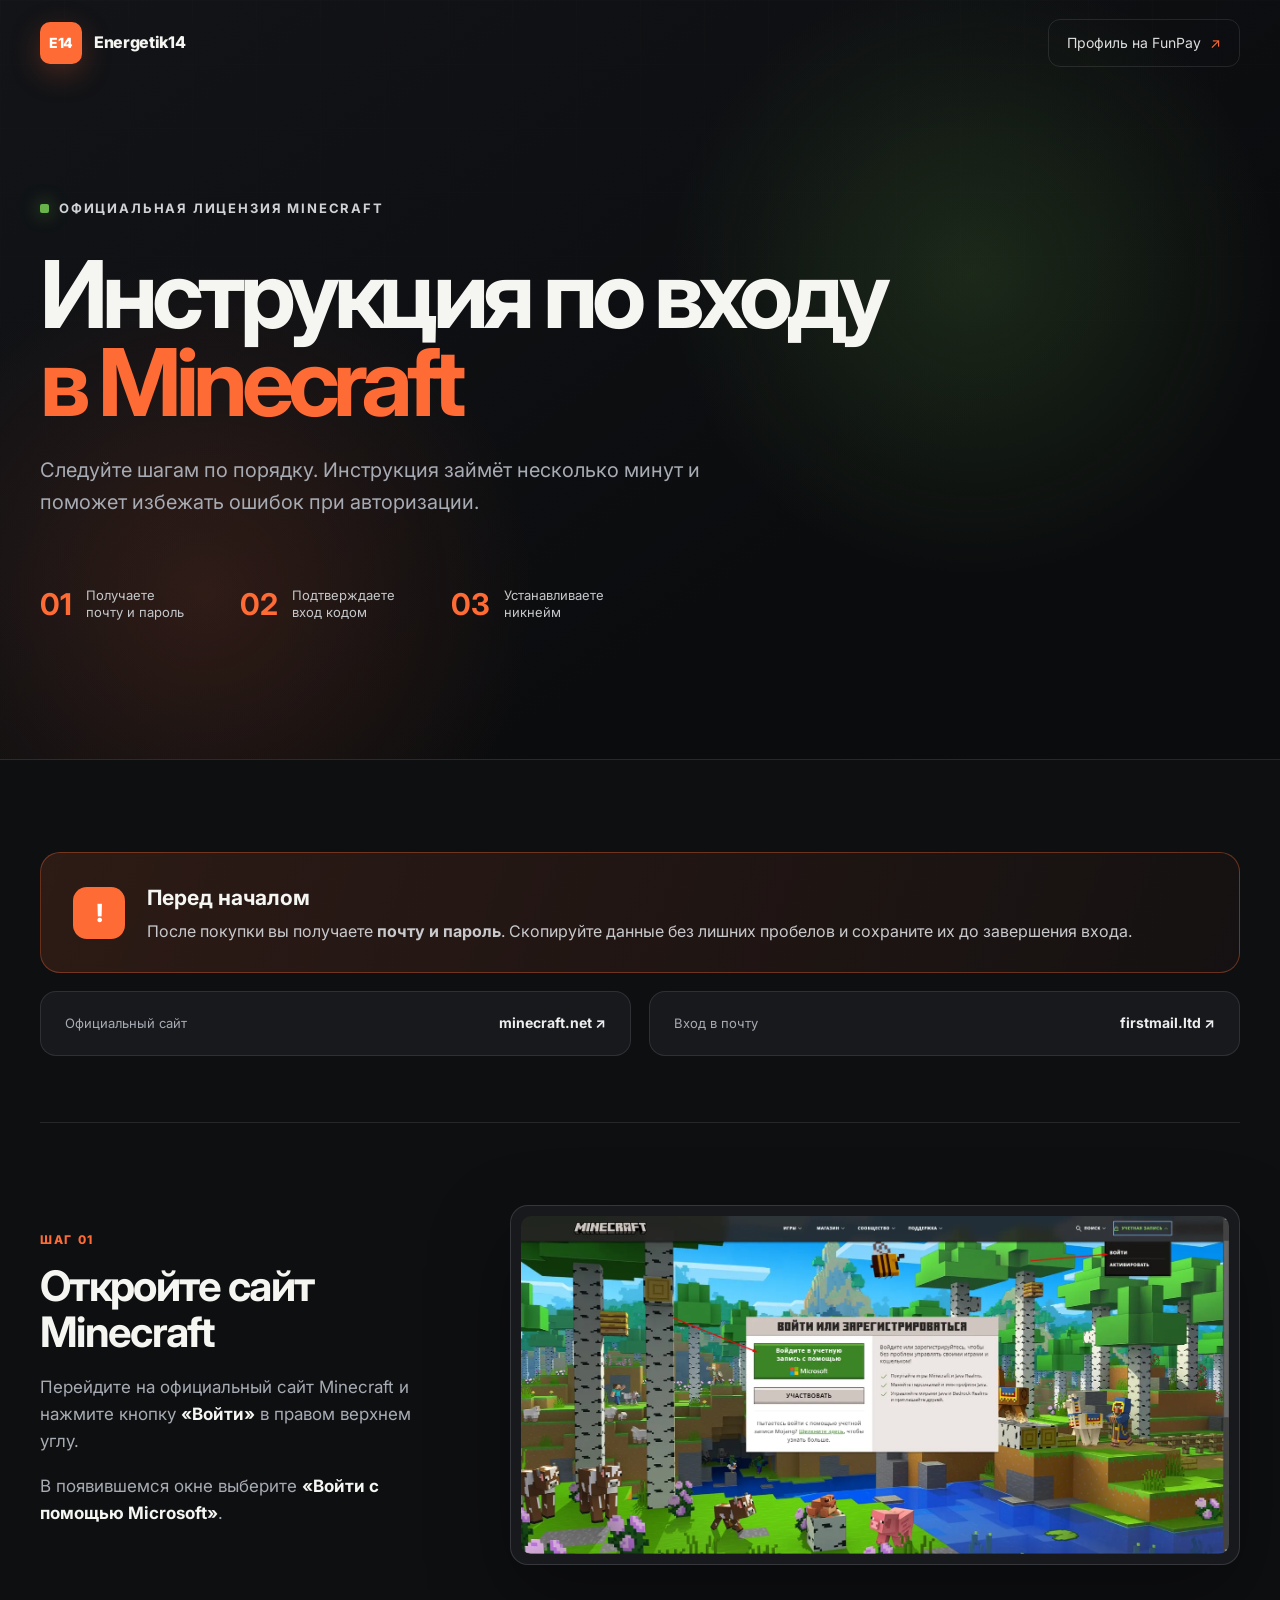
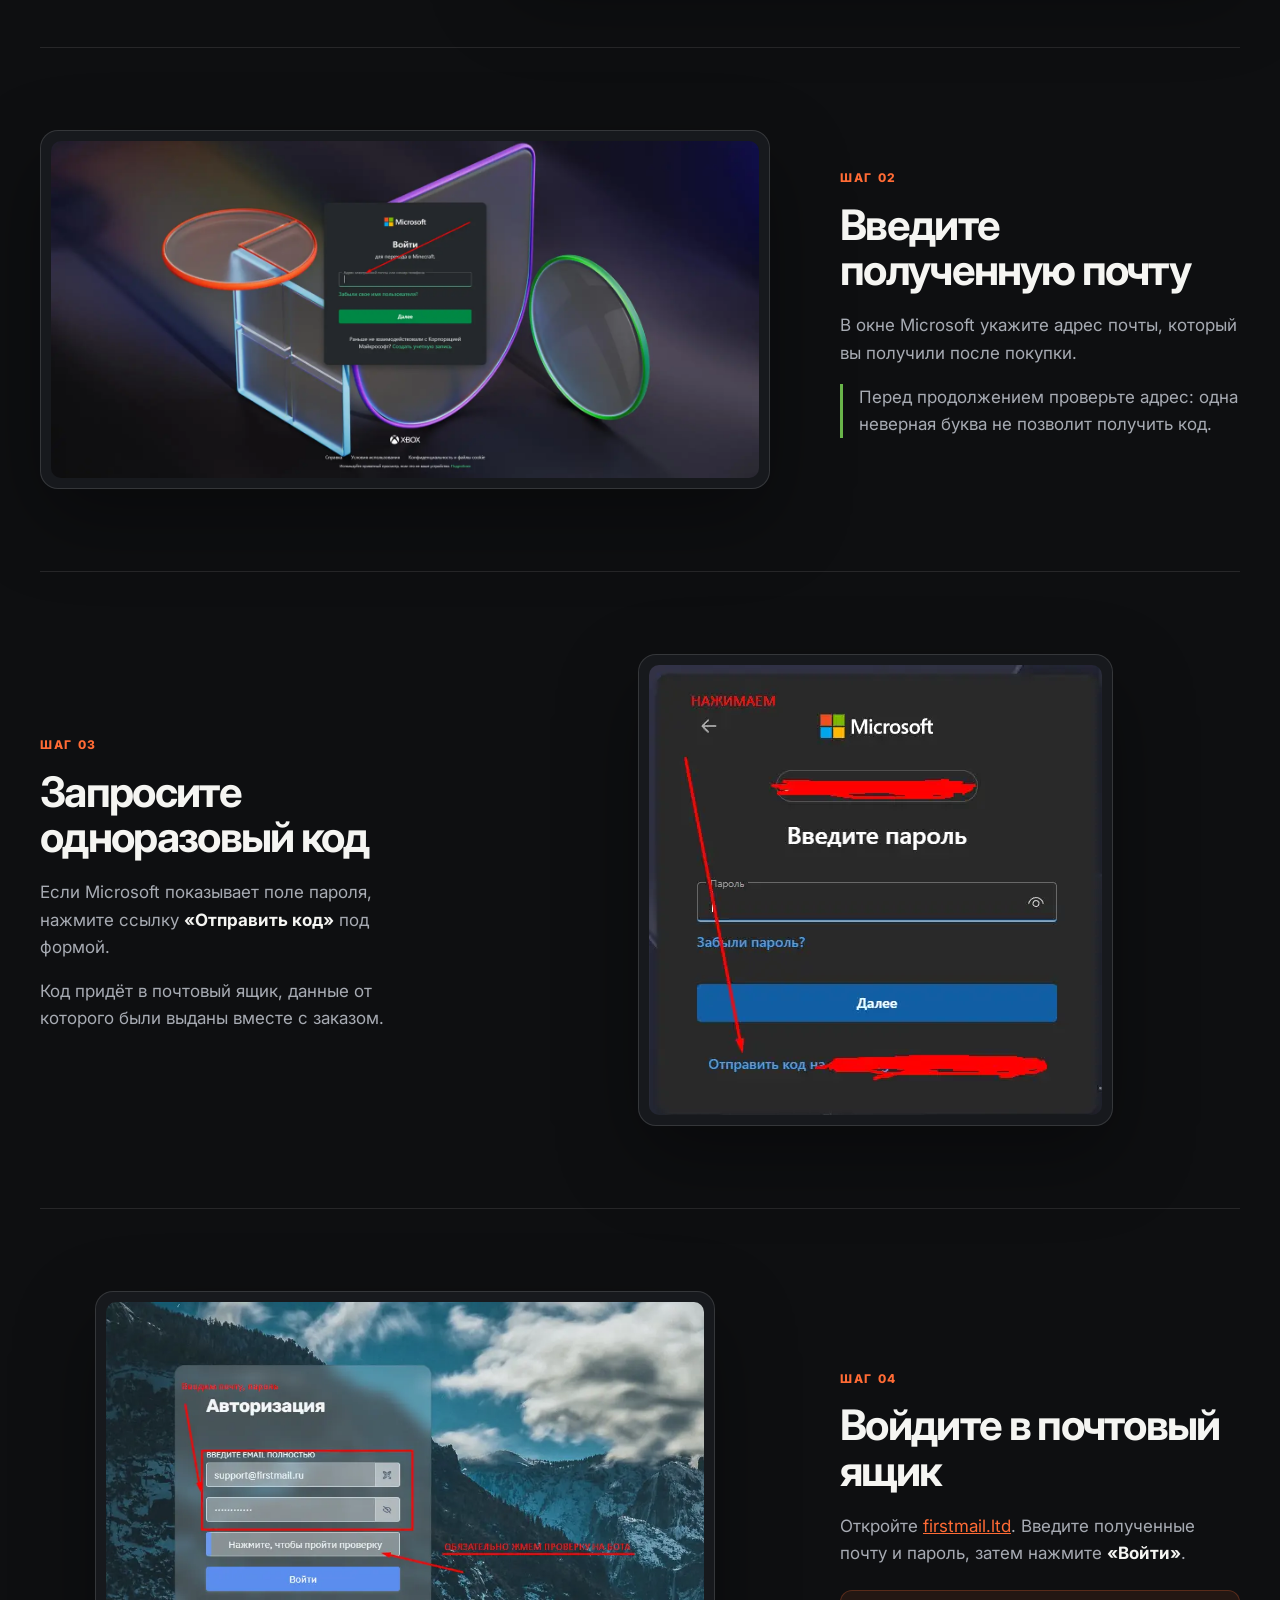
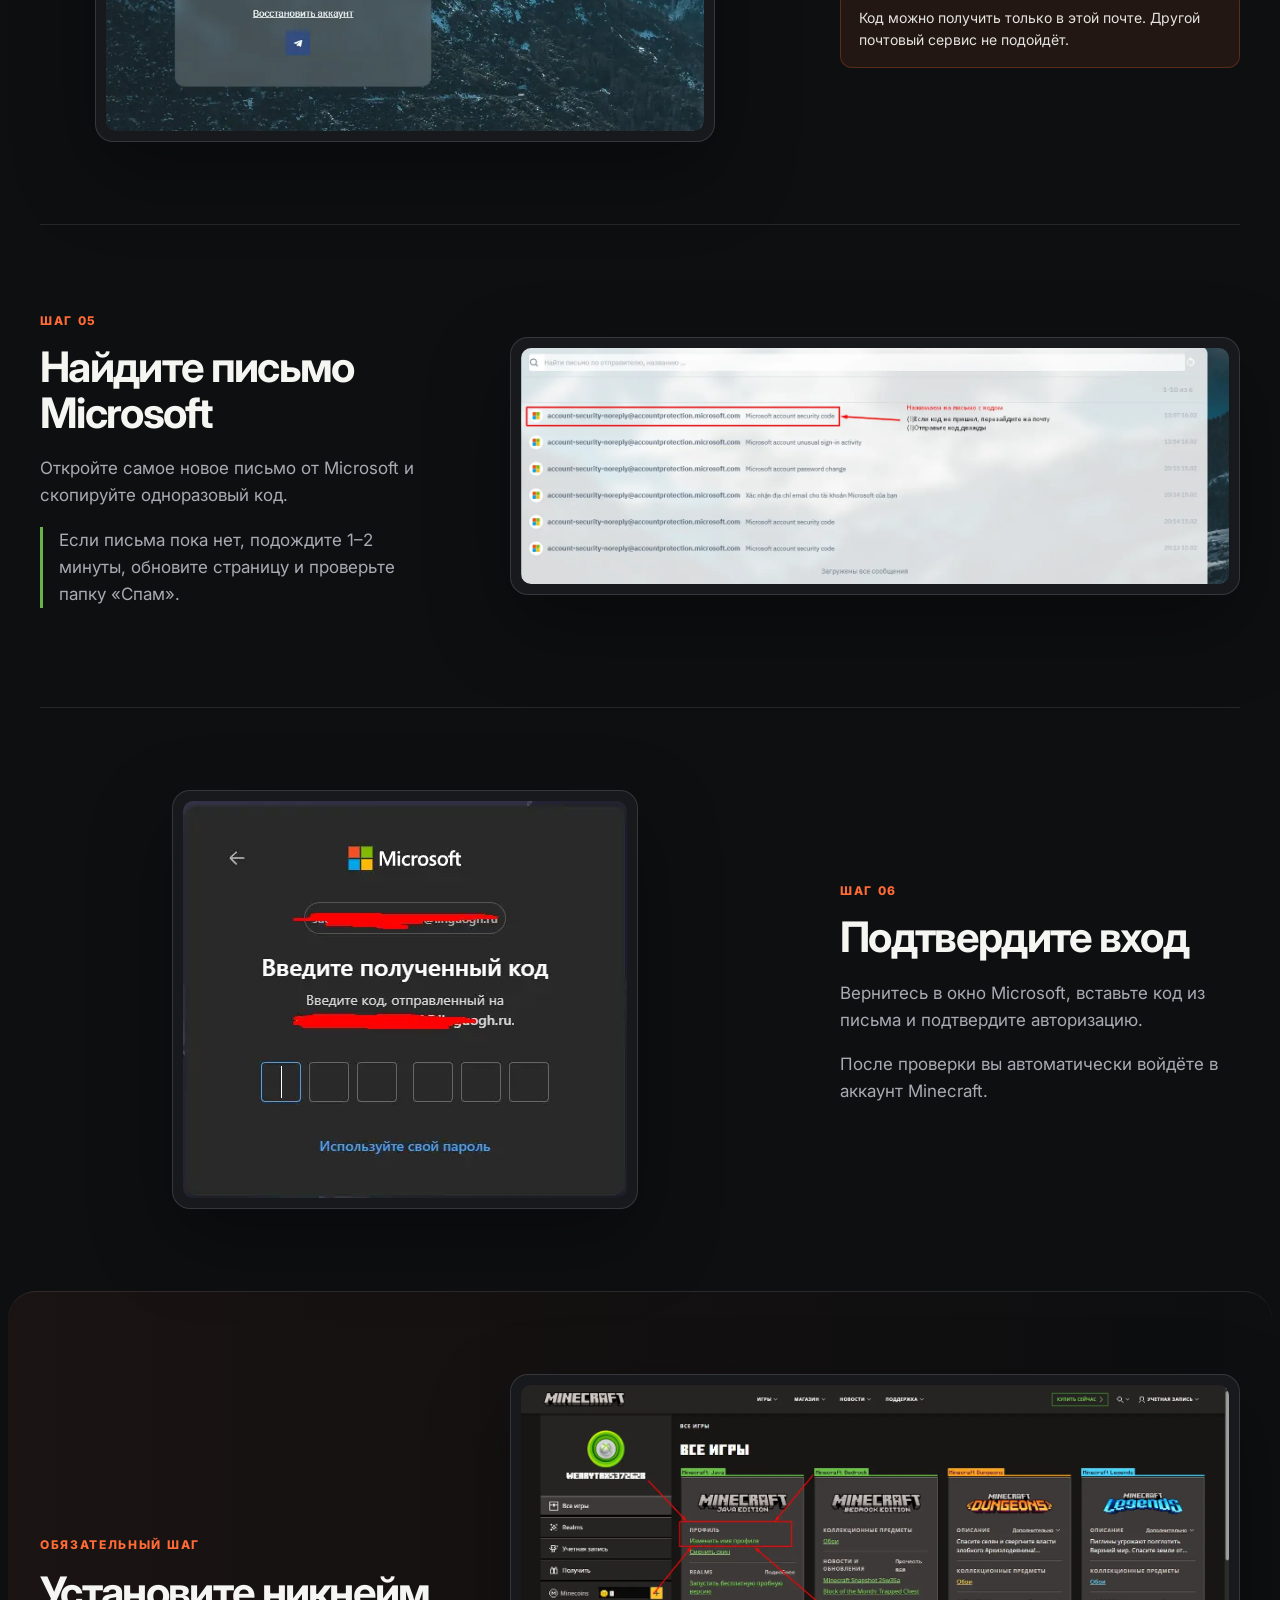
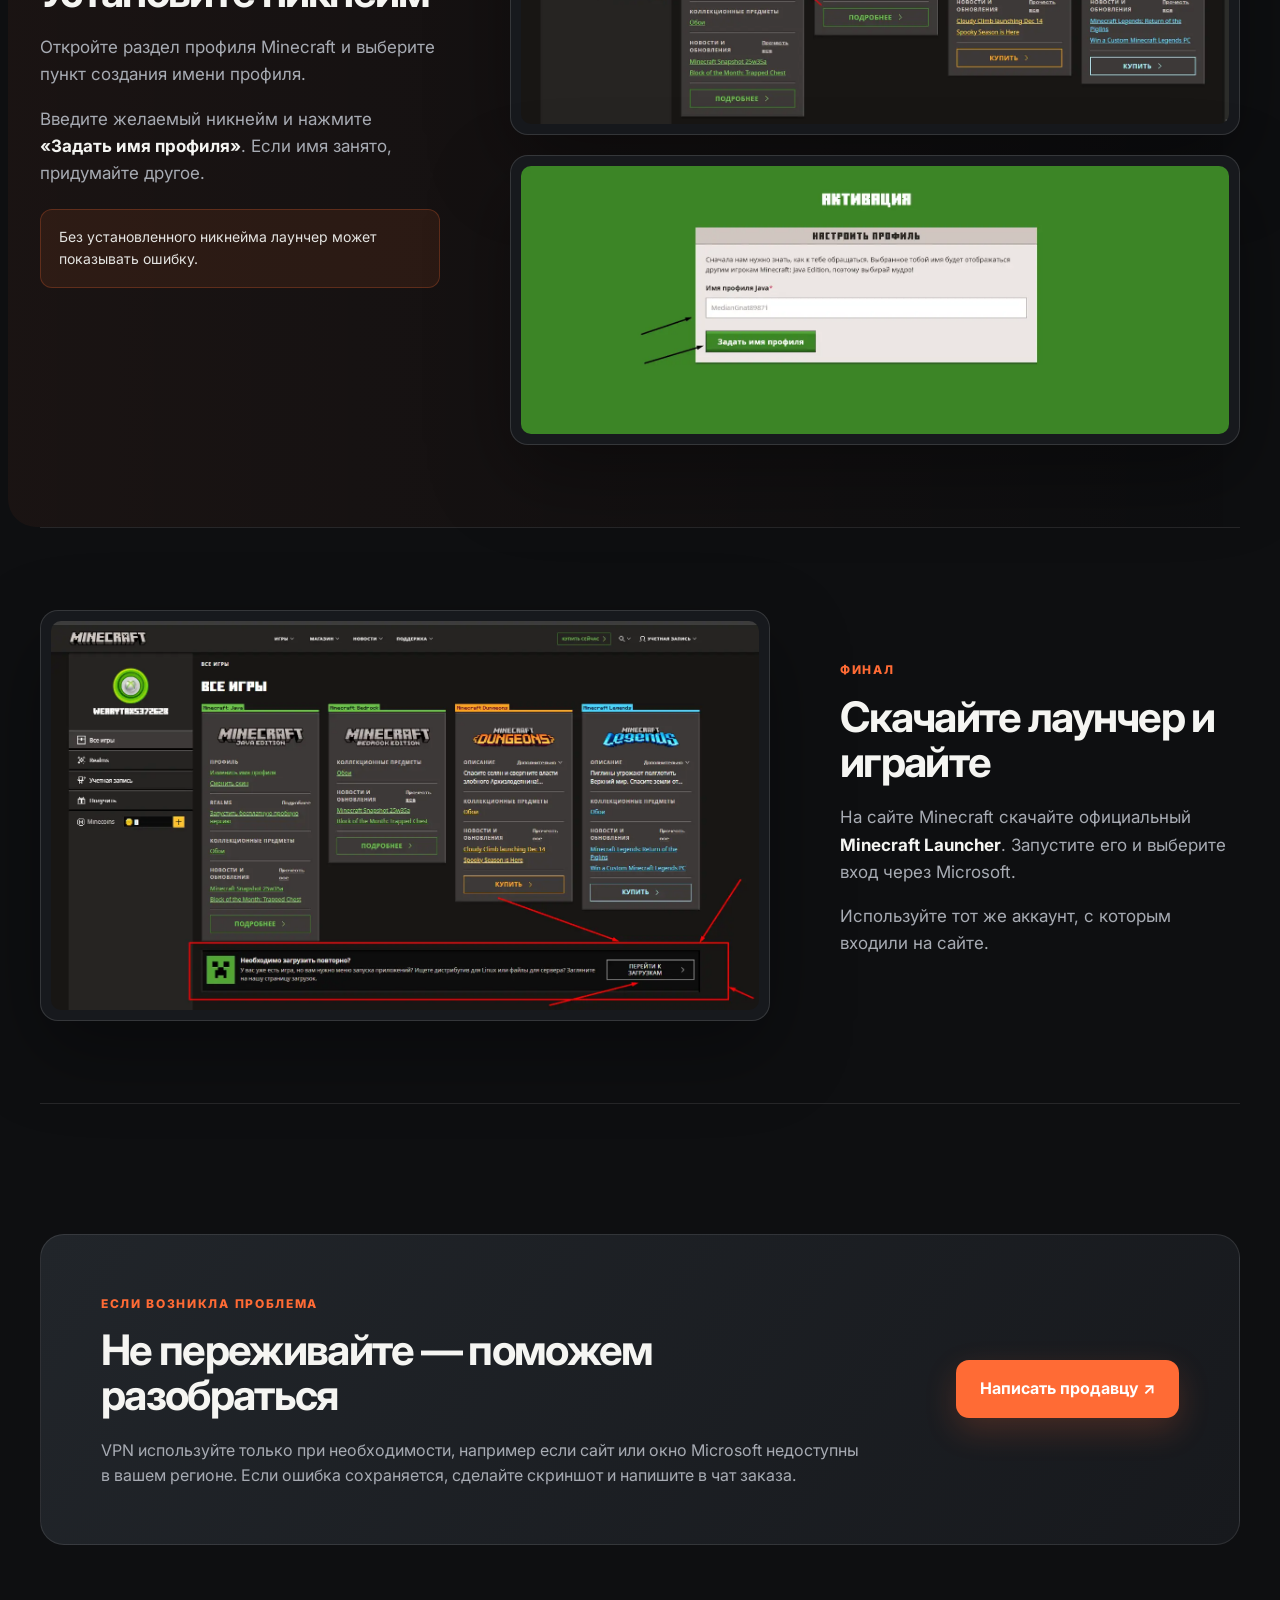
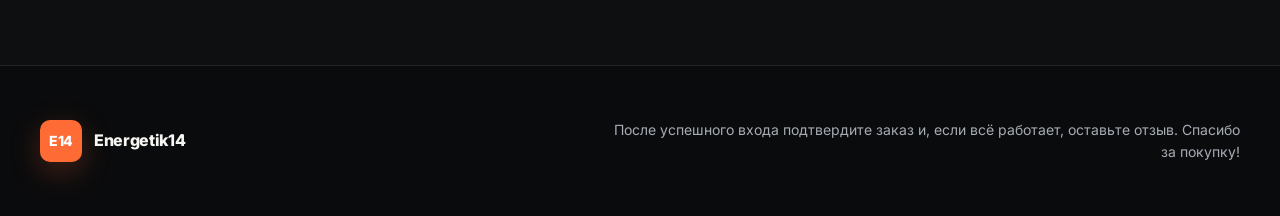
==== index.html @ 109cdd3d "Publish Minecraft login guide" ====
<!doctype html>
<html lang="ru">
<head>
  <meta charset="utf-8">
  <meta name="viewport" content="width=device-width, initial-scale=1">
  <meta name="description" content="Пошаговая инструкция по входу в лицензионный аккаунт Minecraft от Energetik14.">
  <title>Инструкция по входу в Minecraft — Energetik14</title>
  <link rel="preconnect" href="https://fonts.googleapis.com">
  <link rel="preconnect" href="https://fonts.gstatic.com" crossorigin>
  <link href="https://fonts.googleapis.com/css2?family=Inter:wght@400;500;600;700;800&display=swap" rel="stylesheet">
  <link rel="stylesheet" href="styles.css">
</head>
<body>
  <header class="hero">
    <nav class="nav container">
      <a class="brand" href="#top" aria-label="В начало страницы">
        <span class="brand-mark">E14</span>
        <span>Energetik14</span>
      </a>
      <a class="funpay-link" href="https://funpay.com/users/2395109/" target="_blank" rel="noopener">Профиль на FunPay <span>↗</span></a>
    </nav>
    <div class="hero-content container" id="top">
      <div class="eyebrow"><span></span> Официальная лицензия Minecraft</div>
      <h1>Инструкция по входу<br><em>в Minecraft</em></h1>
      <p class="hero-lead">Следуйте шагам по порядку. Инструкция займёт несколько минут и поможет избежать ошибок при авторизации.</p>
      <div class="hero-badges">
        <div><strong>01</strong><span>Получаете<br>почту и пароль</span></div>
        <div><strong>02</strong><span>Подтверждаете<br>вход кодом</span></div>
        <div><strong>03</strong><span>Устанавливаете<br>никнейм</span></div>
      </div>
    </div>
  </header>

  <main>
    <section class="intro container">
      <div class="notice notice-main">
        <div class="notice-icon">!</div>
        <div>
          <h2>Перед началом</h2>
          <p>После покупки вы получаете <strong>почту и пароль</strong>. Скопируйте данные без лишних пробелов и сохраните их до завершения входа.</p>
        </div>
      </div>
      <div class="quick-links">
        <a href="https://www.minecraft.net/ru-ru" target="_blank" rel="noopener"><span>Официальный сайт</span><strong>minecraft.net ↗</strong></a>
        <a href="https://firstmail.ltd/ru-RU/webmail/login" target="_blank" rel="noopener"><span>Вход в почту</span><strong>firstmail.ltd ↗</strong></a>
      </div>
    </section>

    <section class="steps container">
      <article class="step">
        <div class="step-copy">
          <span class="step-number">ШАГ 01</span>
          <h2>Откройте сайт Minecraft</h2>
          <p>Перейдите на официальный сайт Minecraft и нажмите кнопку <strong>«Войти»</strong> в правом верхнем углу.</p>
          <p>В появившемся окне выберите <strong>«Войти с помощью Microsoft»</strong>.</p>
        </div>
        <figure class="screen"><img src="assets/site/step-05.webp" alt="Главная страница Minecraft и кнопка входа" loading="lazy"></figure>
      </article>

      <article class="step reverse">
        <div class="step-copy">
          <span class="step-number">ШАГ 02</span>
          <h2>Введите полученную почту</h2>
          <p>В окне Microsoft укажите адрес почты, который вы получили после покупки.</p>
          <p class="hint">Перед продолжением проверьте адрес: одна неверная буква не позволит получить код.</p>
        </div>
        <figure class="screen"><img src="assets/site/step-01.webp" alt="Окно входа Microsoft с полем для почты" loading="lazy"></figure>
      </article>

      <article class="step">
        <div class="step-copy">
          <span class="step-number">ШАГ 03</span>
          <h2>Запросите одноразовый код</h2>
          <p>Если Microsoft показывает поле пароля, нажмите ссылку <strong>«Отправить код»</strong> под формой.</p>
          <p>Код придёт в почтовый ящик, данные от которого были выданы вместе с заказом.</p>
        </div>
        <figure class="screen screen-narrow"><img src="assets/site/step-08.webp" alt="Кнопка отправки кода в окне Microsoft" loading="lazy"></figure>
      </article>

      <article class="step reverse">
        <div class="step-copy">
          <span class="step-number">ШАГ 04</span>
          <h2>Войдите в почтовый ящик</h2>
          <p>Откройте <a href="https://firstmail.ltd/ru-RU/webmail/login" target="_blank" rel="noopener">firstmail.ltd</a>. Введите полученные почту и пароль, затем нажмите <strong>«Войти»</strong>.</p>
          <div class="mini-warning">Код можно получить только в этой почте. Другой почтовый сервис не подойдёт.</div>
        </div>
        <figure class="screen screen-narrow"><img src="assets/site/step-09.webp" alt="Форма входа в почтовый ящик Firstmail" loading="lazy"></figure>
      </article>

      <article class="step">
        <div class="step-copy">
          <span class="step-number">ШАГ 05</span>
          <h2>Найдите письмо Microsoft</h2>
          <p>Откройте самое новое письмо от Microsoft и скопируйте одноразовый код.</p>
          <p class="hint">Если письма пока нет, подождите 1–2 минуты, обновите страницу и проверьте папку «Спам».</p>
        </div>
        <figure class="screen"><img src="assets/site/step-02.webp" alt="Письма Microsoft с одноразовым кодом" loading="lazy"></figure>
      </article>

      <article class="step reverse">
        <div class="step-copy">
          <span class="step-number">ШАГ 06</span>
          <h2>Подтвердите вход</h2>
          <p>Вернитесь в окно Microsoft, вставьте код из письма и подтвердите авторизацию.</p>
          <p>После проверки вы автоматически войдёте в аккаунт Minecraft.</p>
        </div>
        <figure class="screen screen-narrow"><img src="assets/site/step-03.webp" alt="Окно Microsoft для ввода одноразового кода" loading="lazy"></figure>
      </article>

      <article class="step important-step">
        <div class="step-copy">
          <span class="step-number">ОБЯЗАТЕЛЬНЫЙ ШАГ</span>
          <h2>Установите никнейм</h2>
          <p>Откройте раздел профиля Minecraft и выберите пункт создания имени профиля.</p>
          <p>Введите желаемый никнейм и нажмите <strong>«Задать имя профиля»</strong>. Если имя занято, придумайте другое.</p>
          <div class="mini-warning">Без установленного никнейма лаунчер может показывать ошибку.</div>
        </div>
        <div class="screen-stack">
          <figure class="screen"><img src="assets/site/step-04.webp" alt="Раздел профиля Minecraft" loading="lazy"></figure>
          <figure class="screen"><img src="assets/site/step-06.webp" alt="Форма создания имени профиля Minecraft" loading="lazy"></figure>
        </div>
      </article>

      <article class="step reverse final-step">
        <div class="step-copy">
          <span class="step-number">ФИНАЛ</span>
          <h2>Скачайте лаунчер и играйте</h2>
          <p>На сайте Minecraft скачайте официальный <strong>Minecraft Launcher</strong>. Запустите его и выберите вход через Microsoft.</p>
          <p>Используйте тот же аккаунт, с которым входили на сайте.</p>
        </div>
        <figure class="screen"><img src="assets/site/step-07.webp" alt="Кнопка скачивания Minecraft Launcher" loading="lazy"></figure>
      </article>
    </section>

    <section class="support container">
      <div class="support-card">
        <div>
          <span class="step-number">ЕСЛИ ВОЗНИКЛА ПРОБЛЕМА</span>
          <h2>Не переживайте — поможем разобраться</h2>
          <p>VPN используйте только при необходимости, например если сайт или окно Microsoft недоступны в вашем регионе. Если ошибка сохраняется, сделайте скриншот и напишите в чат заказа.</p>
        </div>
        <a href="https://funpay.com/users/2395109/" target="_blank" rel="noopener">Написать продавцу <span>↗</span></a>
      </div>
    </section>
  </main>

  <footer>
    <div class="container footer-inner">
      <div class="brand"><span class="brand-mark">E14</span><span>Energetik14</span></div>
      <p>После успешного входа подтвердите заказ и, если всё работает, оставьте отзыв. Спасибо за покупку!</p>
    </div>
  </footer>
</body>
</html>
---- styles.css ----
:root {
  --bg: #0e0f11;
  --panel: #17191d;
  --panel-2: #1e2126;
  --text: #f5f5f2;
  --muted: #a7abb3;
  --orange: #ff6b35;
  --green: #69b44a;
  --line: rgba(255,255,255,.10);
}

* { box-sizing: border-box; }
html { scroll-behavior: smooth; }
body {
  margin: 0;
  background: var(--bg);
  color: var(--text);
  font-family: Inter, Arial, sans-serif;
  line-height: 1.6;
  -webkit-font-smoothing: antialiased;
}
a { color: inherit; }
.container { width: min(1280px, calc(100% - 80px)); margin: 0 auto; }

.hero {
  min-height: 760px;
  position: relative;
  overflow: hidden;
  background:
    radial-gradient(circle at 76% 36%, rgba(105,180,74,.17), transparent 28%),
    radial-gradient(circle at 16% 78%, rgba(255,107,53,.14), transparent 27%),
    linear-gradient(145deg, #121418 0%, #0b0c0e 68%);
  border-bottom: 1px solid var(--line);
}
.hero::after {
  content: "";
  position: absolute;
  inset: 0;
  opacity: .12;
  background-image: linear-gradient(rgba(255,255,255,.07) 1px, transparent 1px), linear-gradient(90deg, rgba(255,255,255,.07) 1px, transparent 1px);
  background-size: 64px 64px;
  mask-image: linear-gradient(to bottom, black, transparent 82%);
}
.nav { height: 86px; display: flex; align-items: center; justify-content: space-between; position: relative; z-index: 2; }
.brand { display: inline-flex; align-items: center; gap: 12px; font-weight: 800; letter-spacing: -.02em; text-decoration: none; }
.brand-mark { display: grid; place-items: center; width: 42px; height: 42px; border-radius: 10px; background: var(--orange); color: white; font-size: 14px; box-shadow: 0 9px 30px rgba(255,107,53,.25); }
.funpay-link { padding: 12px 18px; border: 1px solid var(--line); border-radius: 12px; text-decoration: none; color: #ddd; font-size: 14px; transition: .2s; }
.funpay-link:hover { border-color: var(--orange); color: white; }
.funpay-link span { color: var(--orange); margin-left: 5px; }

.hero-content { position: relative; z-index: 1; padding-top: 112px; }
.eyebrow { color: #cfd1d4; font-size: 13px; font-weight: 700; letter-spacing: .14em; text-transform: uppercase; display: flex; align-items: center; gap: 10px; }
.eyebrow span { width: 9px; height: 9px; background: var(--green); border-radius: 2px; box-shadow: 0 0 18px rgba(105,180,74,.75); }
h1 { margin: 32px 0 28px; font-size: clamp(64px, 7.3vw, 112px); line-height: .94; letter-spacing: -.065em; }
h1 em { color: var(--orange); font-style: normal; }
.hero-lead { max-width: 710px; color: var(--muted); font-size: 20px; }
.hero-badges { display: flex; gap: 56px; margin-top: 62px; }
.hero-badges div { display: flex; align-items: center; gap: 14px; }
.hero-badges strong { font-size: 30px; color: var(--orange); }
.hero-badges span { font-size: 13px; color: #c5c7ca; line-height: 1.35; }

.intro { padding: 92px 0 66px; }
.notice { display: flex; align-items: center; gap: 22px; border: 1px solid rgba(255,107,53,.35); background: linear-gradient(110deg, rgba(255,107,53,.13), rgba(255,107,53,.03)); border-radius: 20px; padding: 28px 32px; }
.notice-icon { flex: 0 0 52px; height: 52px; display: grid; place-items: center; color: white; background: var(--orange); border-radius: 14px; font-size: 25px; font-weight: 800; }
.notice h2 { font-size: 21px; margin: 0 0 4px; }
.notice p { margin: 0; color: #c8c9cc; }
.quick-links { display: grid; grid-template-columns: 1fr 1fr; gap: 18px; margin-top: 18px; }
.quick-links a { display: flex; justify-content: space-between; align-items: center; background: var(--panel); border: 1px solid var(--line); border-radius: 16px; padding: 20px 24px; text-decoration: none; transition: .2s; }
.quick-links a:hover { border-color: rgba(255,107,53,.6); transform: translateY(-2px); }
.quick-links span { color: var(--muted); font-size: 13px; }
.quick-links strong { font-size: 14px; color: #eee; }

.steps { padding: 0 0 70px; }
.step { display: grid; grid-template-columns: 400px minmax(0, 1fr); align-items: center; gap: 70px; padding: 82px 0; border-top: 1px solid var(--line); }
.step.reverse { grid-template-columns: minmax(0, 1fr) 400px; }
.step.reverse .step-copy { order: 2; }
.step.reverse .screen { order: 1; }
.step-copy { position: sticky; top: 40px; }
.step-number { color: var(--orange); font-size: 12px; font-weight: 800; letter-spacing: .14em; }
.step h2, .support h2 { margin: 12px 0 20px; font-size: 42px; line-height: 1.08; letter-spacing: -.04em; }
.step p { color: var(--muted); font-size: 17px; }
.step p strong { color: var(--text); }
.step a { color: var(--orange); }
.hint { border-left: 3px solid var(--green); padding-left: 16px; }
.mini-warning { margin-top: 22px; padding: 16px 18px; background: rgba(255,107,53,.09); border: 1px solid rgba(255,107,53,.24); border-radius: 12px; color: #e4e4e1; font-size: 14px; }
.screen { margin: 0; overflow: hidden; background: var(--panel); border: 1px solid rgba(255,255,255,.13); border-radius: 18px; padding: 10px; box-shadow: 0 30px 80px rgba(0,0,0,.34); }
.screen img { display: block; width: 100%; height: auto; border-radius: 10px; }
.screen-narrow { max-width: 620px; justify-self: center; }
.screen-stack { display: grid; gap: 20px; }
.important-step { grid-template-columns: 400px minmax(0, 1fr); background: linear-gradient(90deg, rgba(255,107,53,.05), transparent); margin-inline: -32px; padding-inline: 32px; border-radius: 28px; }
.final-step { border-bottom: 1px solid var(--line); }

.support { padding: 60px 0 120px; }
.support-card { display: flex; align-items: center; justify-content: space-between; gap: 60px; padding: 55px 60px; border-radius: 24px; background: linear-gradient(125deg, #21252a, #17191d); border: 1px solid var(--line); }
.support-card > div { max-width: 760px; }
.support-card p { color: var(--muted); margin-bottom: 0; }
.support-card a { flex: 0 0 auto; text-decoration: none; background: var(--orange); color: white; font-weight: 700; padding: 16px 24px; border-radius: 13px; box-shadow: 0 12px 32px rgba(255,107,53,.2); }

footer { border-top: 1px solid var(--line); background: #0a0b0d; }
.footer-inner { min-height: 150px; display: flex; align-items: center; justify-content: space-between; gap: 50px; }
.footer-inner p { max-width: 640px; color: var(--muted); text-align: right; font-size: 14px; }

@media (max-width: 980px) {
  .container { width: min(100% - 36px, 760px); }
  .hero { min-height: 700px; }
  h1 { font-size: clamp(52px, 13vw, 86px); }
  .hero-badges { gap: 24px; flex-wrap: wrap; }
  .step, .step.reverse, .important-step { grid-template-columns: 1fr; gap: 34px; }
  .step.reverse .step-copy, .step.reverse .screen { order: initial; }
  .step-copy { position: static; }
  .step h2, .support h2 { font-size: 34px; }
  .support-card { align-items: flex-start; flex-direction: column; padding: 40px; }
}

@media (max-width: 640px) {
  .container { width: min(100% - 28px, 560px); }
  .hero { min-height: 650px; }
  .nav { height: 74px; }
  .funpay-link { padding: 9px 12px; font-size: 12px; }
  .hero-content { padding-top: 80px; }
  h1 { font-size: 51px; }
  .hero-lead { font-size: 17px; }
  .hero-badges { margin-top: 40px; }
  .quick-links { grid-template-columns: 1fr; }
  .step { padding: 60px 0; }
  .screen { padding: 6px; border-radius: 12px; }
  .support-card { padding: 30px 24px; }
  .footer-inner { padding: 35px 0; flex-direction: column; align-items: flex-start; }
  .footer-inner p { text-align: left; }
}
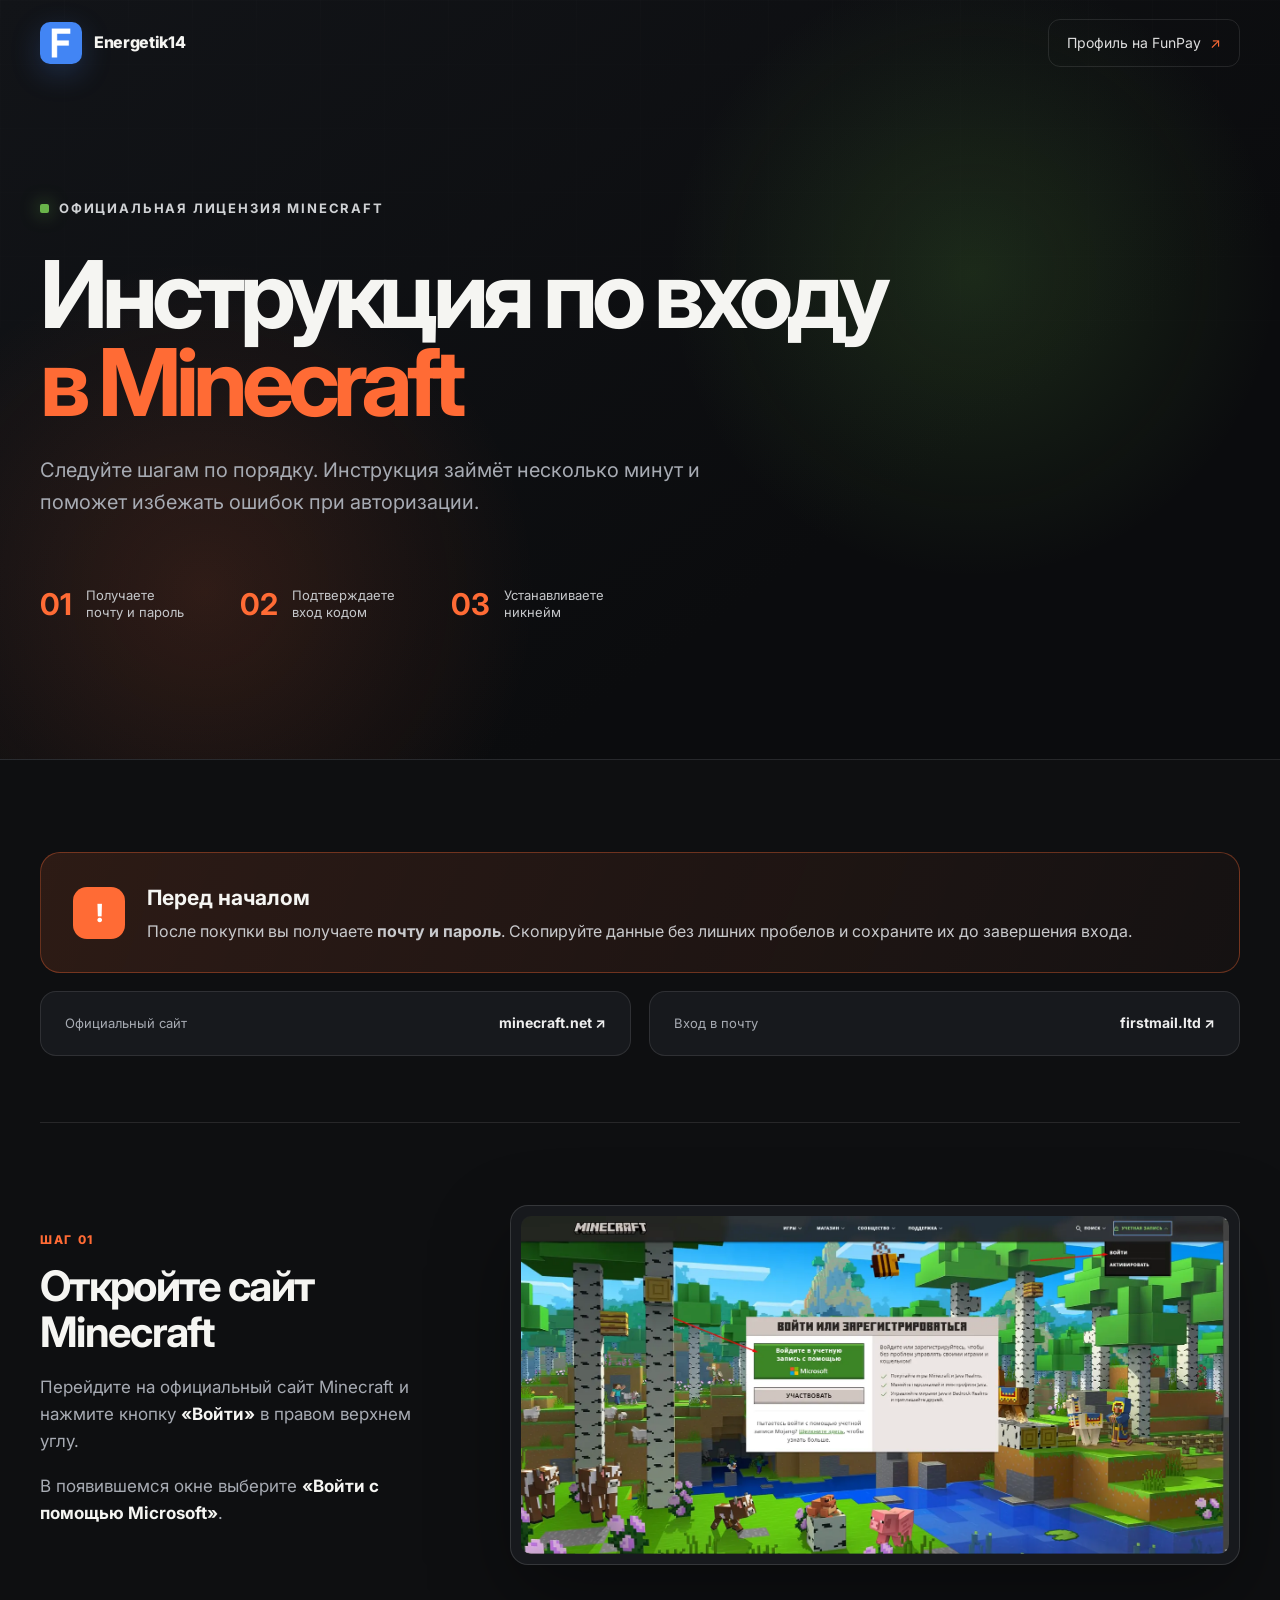
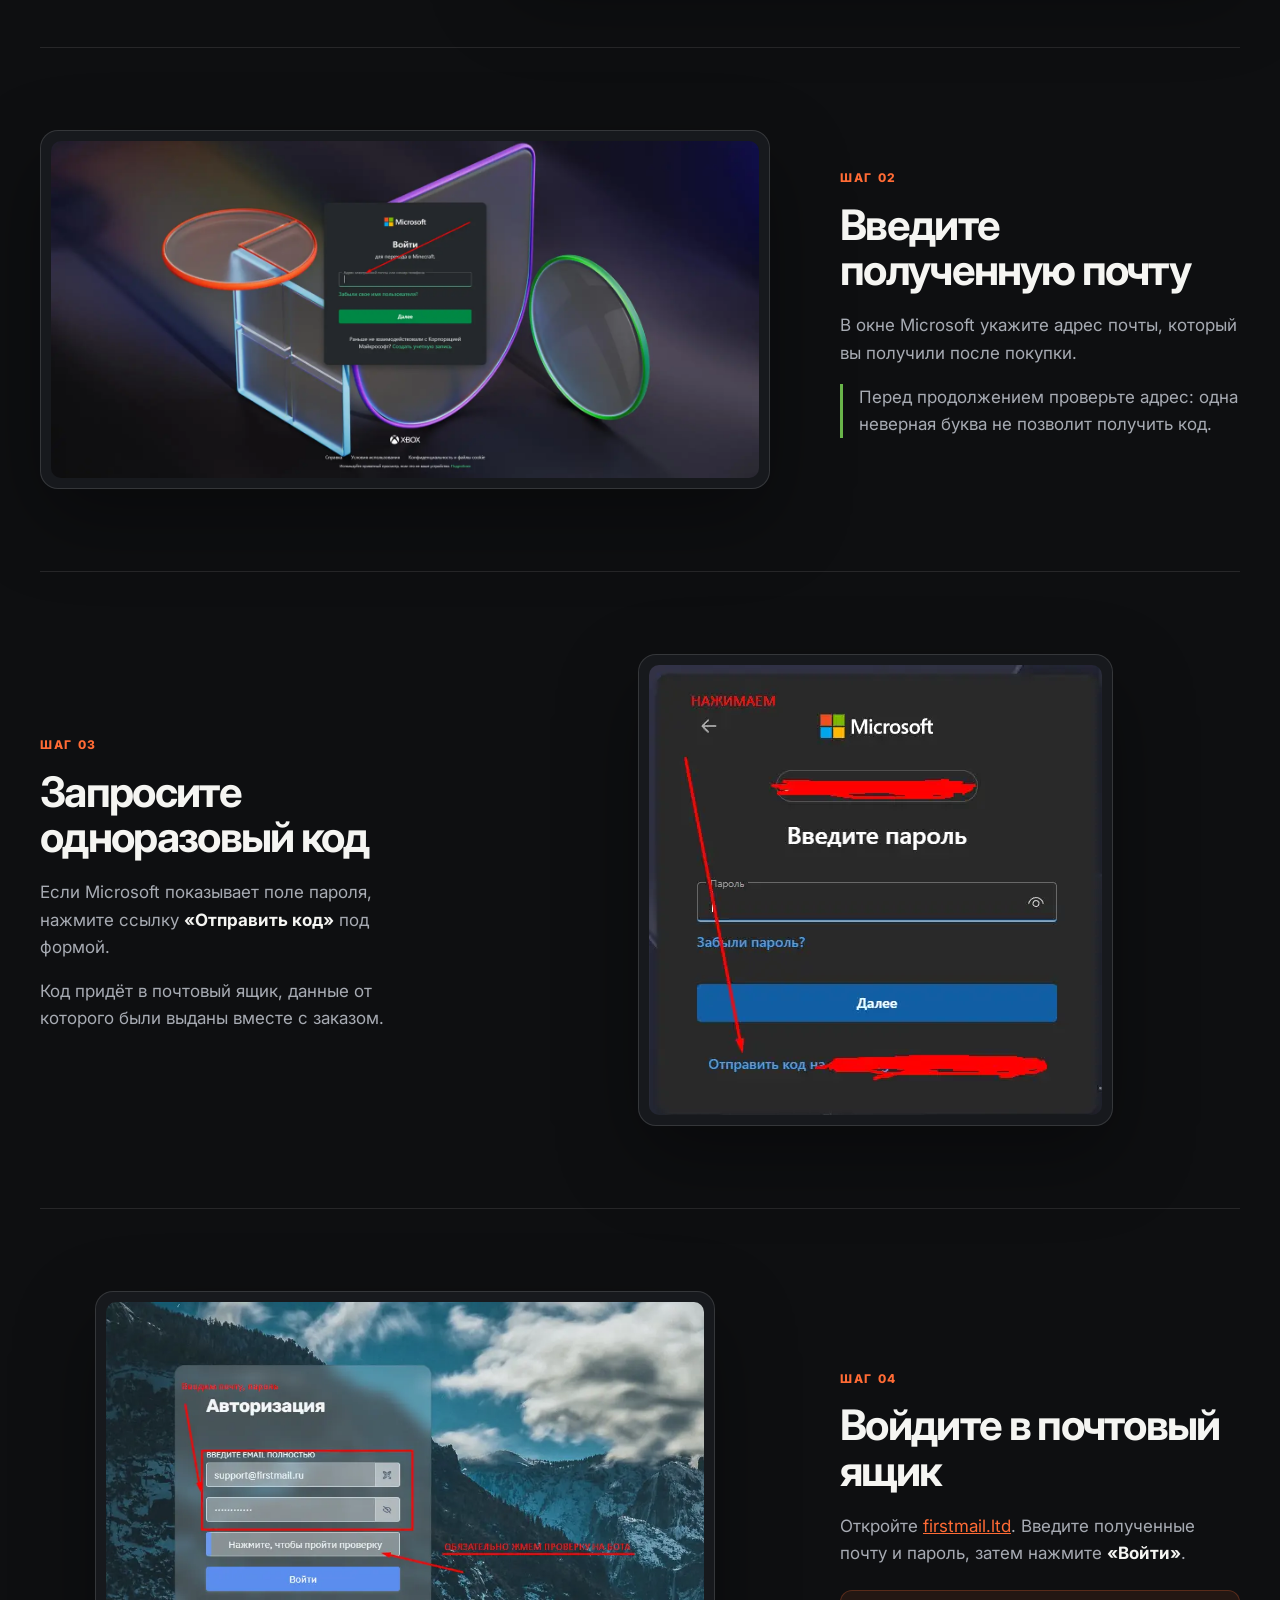
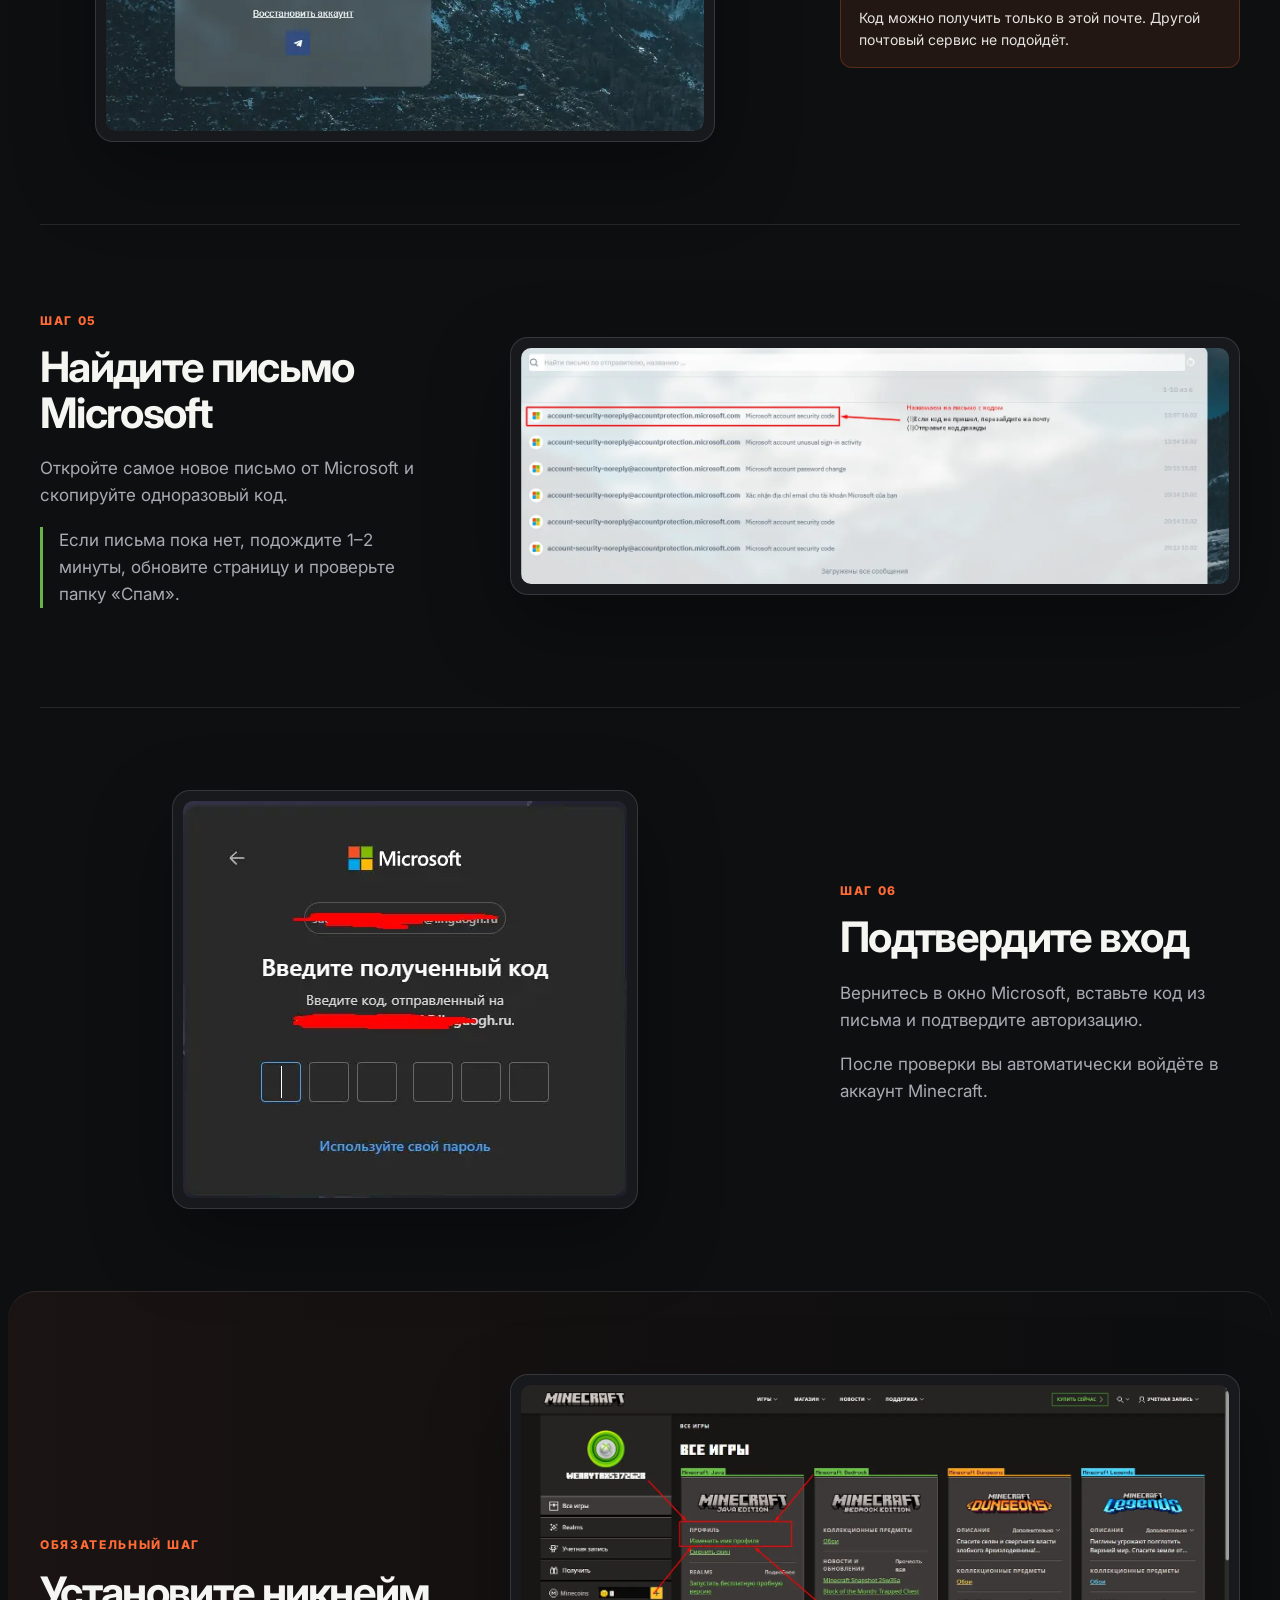
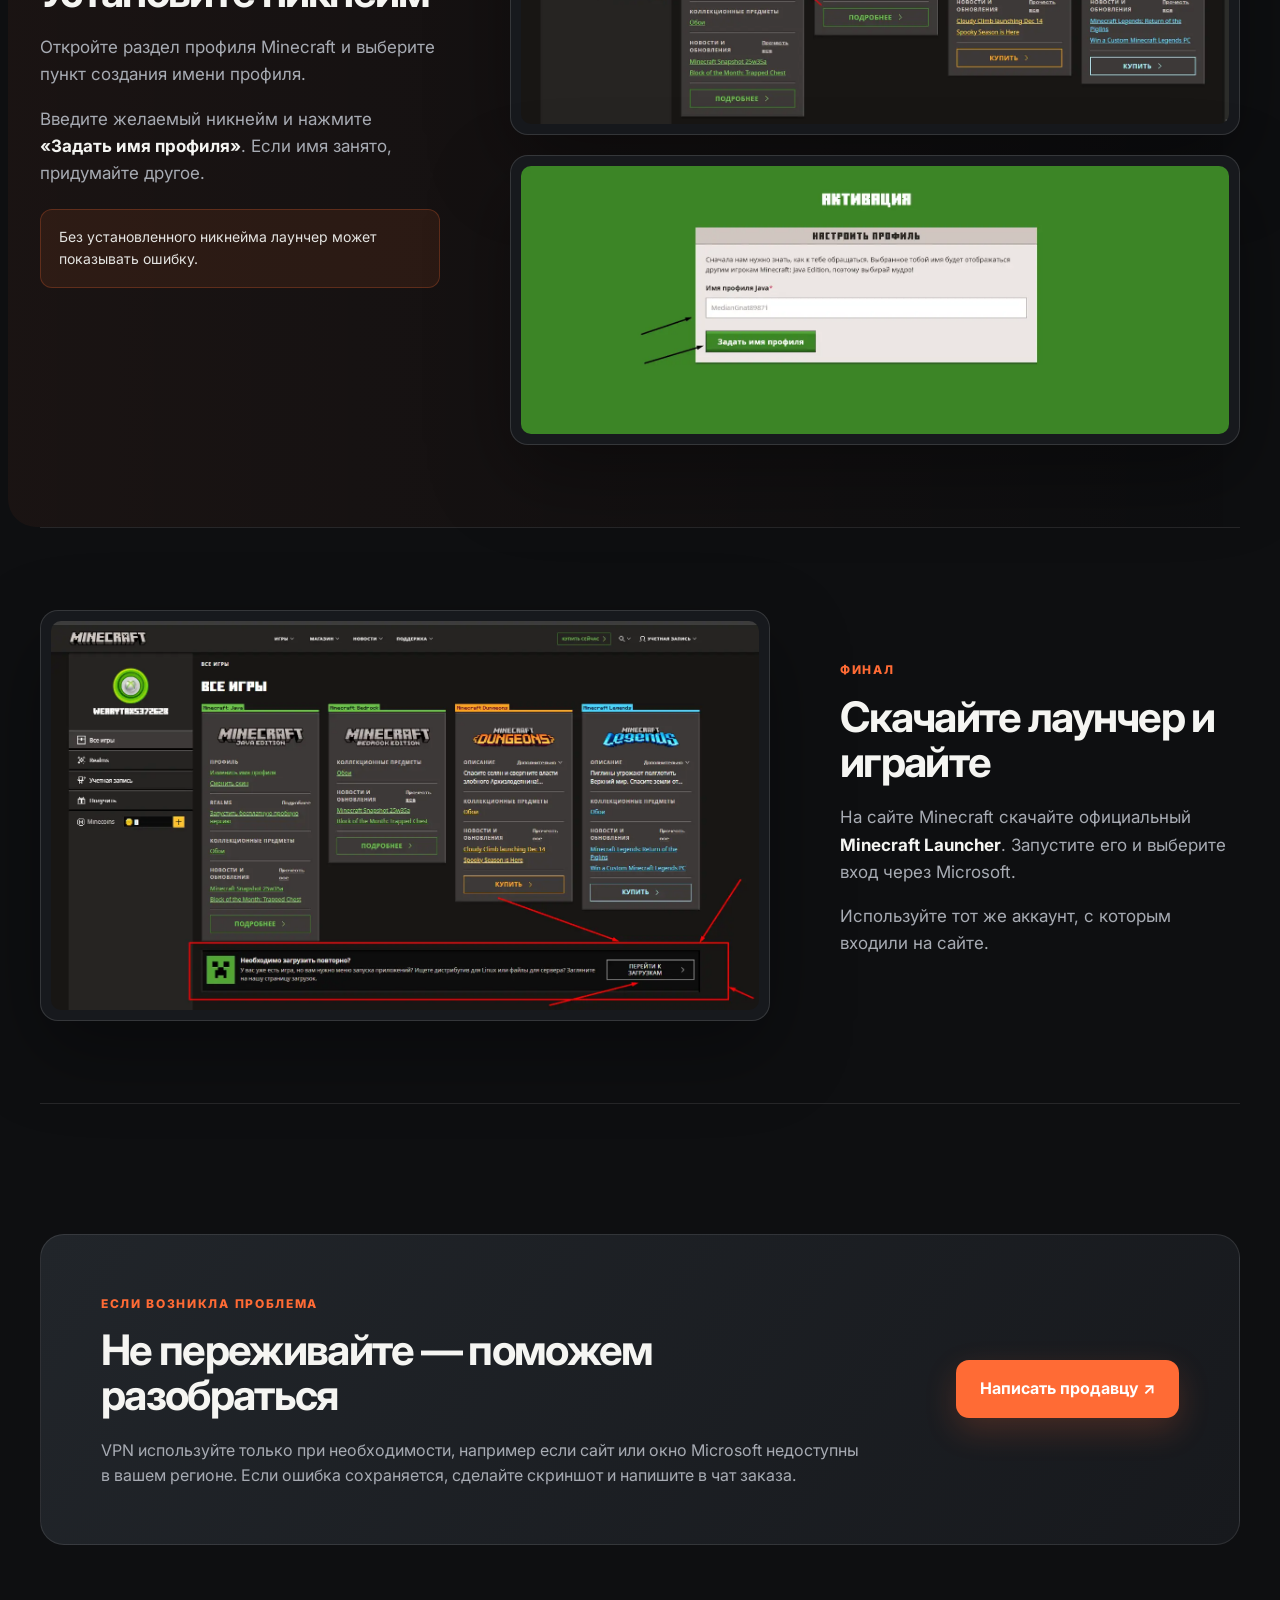
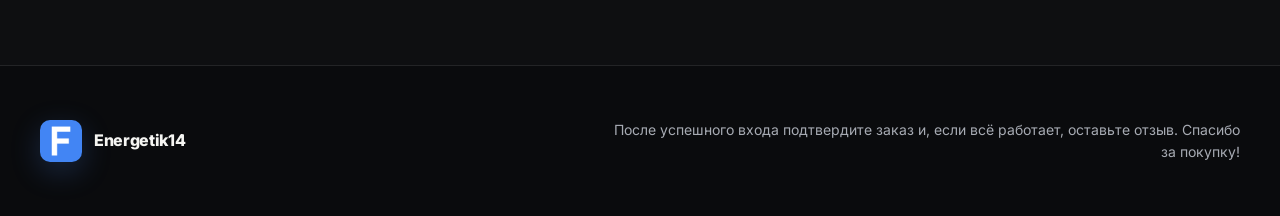
==== commit d1f3fed7: "Replace E14 badge with FunPay icon" ====
--- a/index.html
+++ b/index.html
@@ -14,7 +14,7 @@
   <header class="hero">
     <nav class="nav container">
       <a class="brand" href="#top" aria-label="В начало страницы">
-        <span class="brand-mark">E14</span>
+        <span class="brand-mark"><img src="assets/site/funpay.png" alt="FunPay"></span>
         <span>Energetik14</span>
       </a>
       <a class="funpay-link" href="https://funpay.com/users/2395109/" target="_blank" rel="noopener">Профиль на FunPay <span>↗</span></a>
@@ -146,7 +146,7 @@
 
   <footer>
     <div class="container footer-inner">
-      <div class="brand"><span class="brand-mark">E14</span><span>Energetik14</span></div>
+      <div class="brand"><span class="brand-mark"><img src="assets/site/funpay.png" alt="FunPay"></span><span>Energetik14</span></div>
       <p>После успешного входа подтвердите заказ и, если всё работает, оставьте отзыв. Спасибо за покупку!</p>
     </div>
   </footer>
--- a/styles.css
+++ b/styles.css
@@ -43,7 +43,8 @@
 }
 .nav { height: 86px; display: flex; align-items: center; justify-content: space-between; position: relative; z-index: 2; }
 .brand { display: inline-flex; align-items: center; gap: 12px; font-weight: 800; letter-spacing: -.02em; text-decoration: none; }
-.brand-mark { display: grid; place-items: center; width: 42px; height: 42px; border-radius: 10px; background: var(--orange); color: white; font-size: 14px; box-shadow: 0 9px 30px rgba(255,107,53,.25); }
+.brand-mark { display: grid; place-items: center; width: 42px; height: 42px; border-radius: 10px; overflow: hidden; box-shadow: 0 9px 30px rgba(78,139,255,.22); }
+.brand-mark img { display: block; width: 100%; height: 100%; image-rendering: auto; }
 .funpay-link { padding: 12px 18px; border: 1px solid var(--line); border-radius: 12px; text-decoration: none; color: #ddd; font-size: 14px; transition: .2s; }
 .funpay-link:hover { border-color: var(--orange); color: white; }
 .funpay-link span { color: var(--orange); margin-left: 5px; }
